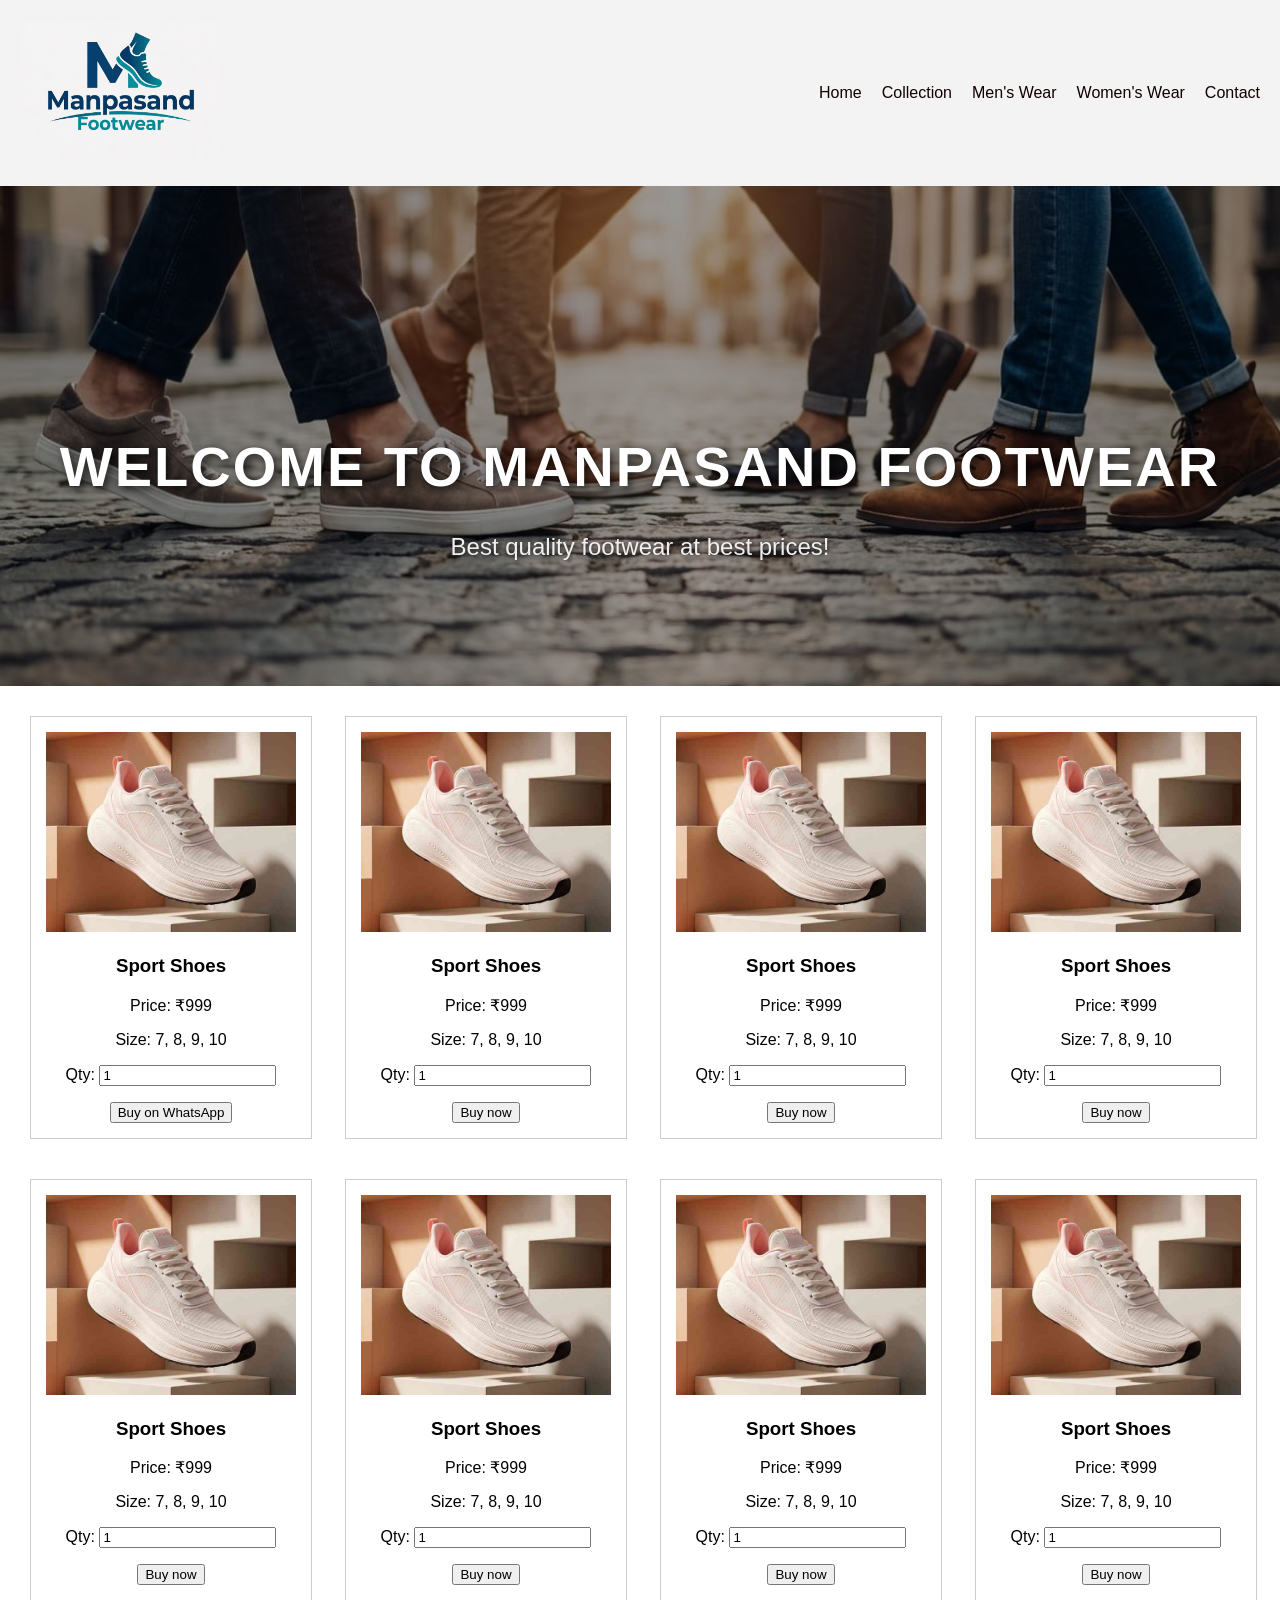
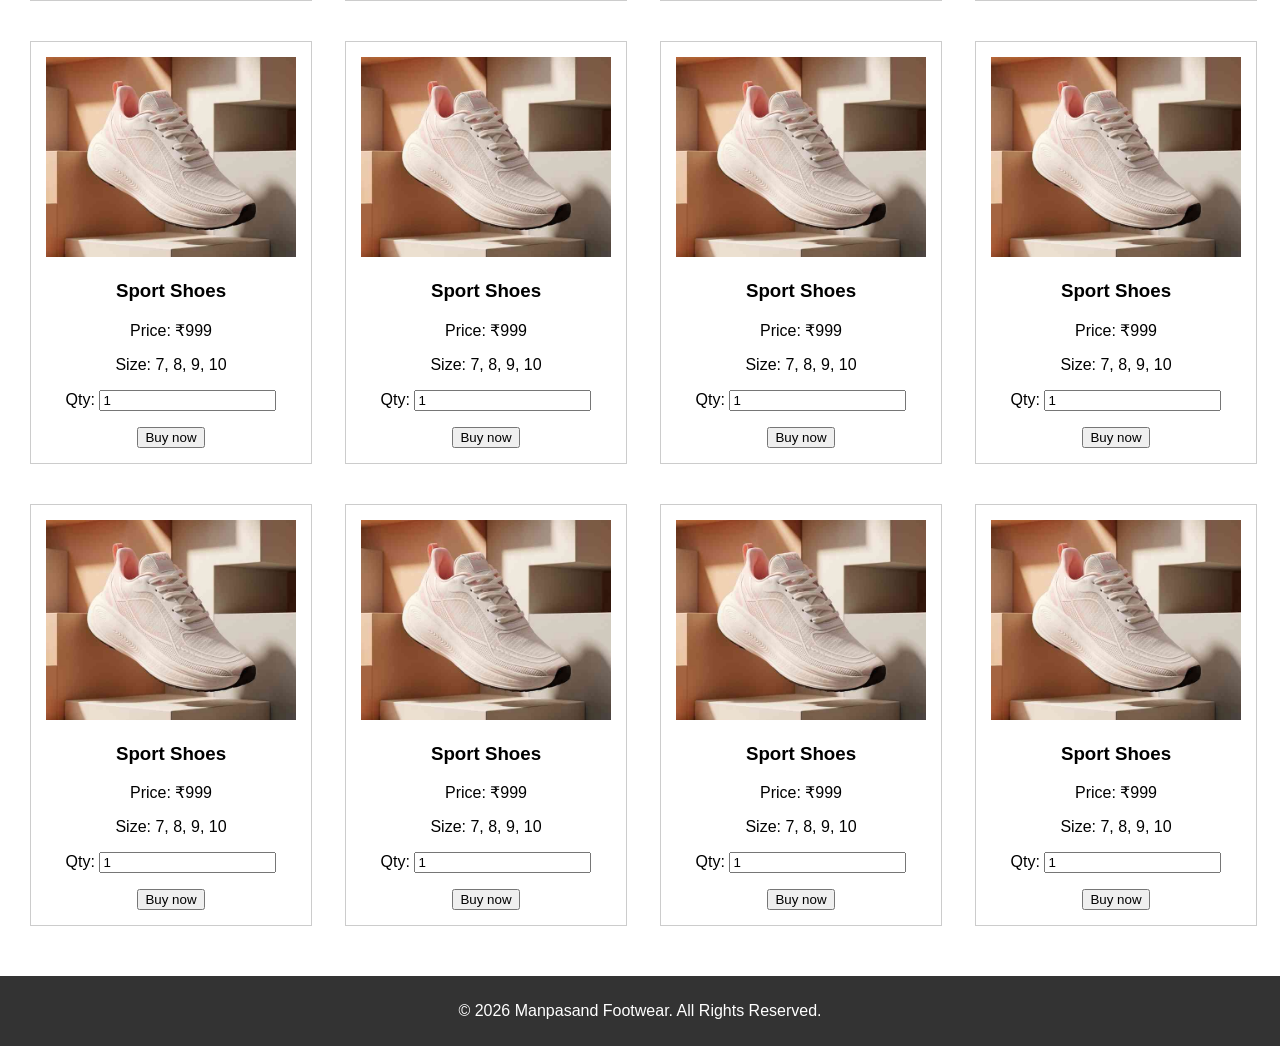
==== main index.html @ 7cb432b3 "Add files via upload" ====
<!DOCTYPE html>
<html lang="en">
<head>
    <link rel="stylesheet" href="manpasand footwear.css">
    <title>Manpasand Footwear</title>
</head>
<body>

    <header>
        <img src="manpasand footwear logo..jpg" alt="Logo" class="logo">
        <nav>
            <ul>
                <li><a href="#">Home</a></li>
                <li><a href="#">Collection</a></li>
                <li><a href="#">Men's Wear</a></li>
                <li><a href="#">Women's Wear</a></li>
                <li><a href="#">Contact</a></li>
            </ul>
        </nav>
    </header>

    <section class="banner">
        <h1>Welcome to Manpasand Footwear</h1>
        <p>Best quality footwear at best prices!</p>
    </section>

    <main class="product-container">
        <div class="product-card">
            <img src="client22.jpg" alt="Shoe">
            <h3>Sport Shoes</h3>
            <p>Price: ₹999</p>
            <p>Size: 7, 8, 9, 10</p>
            <p>Qty: <input type="number" value="1" min="1"></p>
            <button>Buy on WhatsApp</button>
        </div>

        <div class="product-card">
            <img src="client22.jpg" alt="Shoe">
            <h3>Sport Shoes</h3>
            <p>Price: ₹999</p>
            <p>Size: 7, 8, 9, 10</p>
            <p>Qty: <input type="number" value="1" min="1"></p>
            <button>Buy now</button>
        </div> 

        <div class="product-card">
            <img src="client22.jpg" alt="Shoe">
            <h3>Sport Shoes</h3>
            <p>Price: ₹999</p>
            <p>Size: 7, 8, 9, 10</p>
            <p>Qty: <input type="number" value="1" min="1"></p>
            <button>Buy now</button>
        </div>

                <div class="product-card">
            <img src="client22.jpg" alt="Shoe">
            <h3>Sport Shoes</h3>
            <p>Price: ₹999</p>
            <p>Size: 7, 8, 9, 10</p>
            <p>Qty: <input type="number" value="1" min="1"></p>
            <button>Buy now</button>
        </div>

        <div class="product-card">
            <img src="client22.jpg" alt="Shoe">
            <h3>Sport Shoes</h3>
            <p>Price: ₹999</p>
            <p>Size: 7, 8, 9, 10</p>
            <p>Qty: <input type="number" value="1" min="1"></p>
            <button>Buy now</button>
        </div>

        <div class="product-card">
            <img src="client22.jpg" alt="Shoe">
            <h3>Sport Shoes</h3>
            <p>Price: ₹999</p>
            <p>Size: 7, 8, 9, 10</p>
            <p>Qty: <input type="number" value="1" min="1"></p>
            <button>Buy now</button>
        </div>

        <div class="product-card">
            <img src="client22.jpg" alt="Shoe">
            <h3>Sport Shoes</h3>
            <p>Price: ₹999</p>
            <p>Size: 7, 8, 9, 10</p>
            <p>Qty: <input type="number" value="1" min="1"></p>
            <button>Buy now</button>
        </div>

        <div class="product-card">
            <img src="client22.jpg" alt="Shoe">
            <h3>Sport Shoes</h3>
            <p>Price: ₹999</p>
            <p>Size: 7, 8, 9, 10</p>
            <p>Qty: <input type="number" value="1" min="1"></p>
            <button>Buy now</button>
        </div>

        <div class="product-card">
            <img src="client22.jpg" alt="Shoe">
            <h3>Sport Shoes</h3>
            <p>Price: ₹999</p>
            <p>Size: 7, 8, 9, 10</p>
            <p>Qty: <input type="number" value="1" min="1"></p>
            <button>Buy now</button>
        </div>

        <div class="product-card">
            <img src="client22.jpg" alt="Shoe">
            <h3>Sport Shoes</h3>
            <p>Price: ₹999</p>
            <p>Size: 7, 8, 9, 10</p>
            <p>Qty: <input type="number" value="1" min="1"></p>
            <button>Buy now</button>
        </div>

        <div class="product-card">
            <img src="client22.jpg" alt="Shoe">
            <h3>Sport Shoes</h3>
            <p>Price: ₹999</p>
            <p>Size: 7, 8, 9, 10</p>
            <p>Qty: <input type="number" value="1" min="1"></p>
            <button>Buy now</button>
        </div>

        <div class="product-card">
            <img src="client22.jpg" alt="Shoe">
            <h3>Sport Shoes</h3>
            <p>Price: ₹999</p>
            <p>Size: 7, 8, 9, 10</p>
            <p>Qty: <input type="number" value="1" min="1"></p>
            <button>Buy now</button>
        </div>

        <div class="product-card">
            <img src="client22.jpg" alt="Shoe">
            <h3>Sport Shoes</h3>
            <p>Price: ₹999</p>
            <p>Size: 7, 8, 9, 10</p>
            <p>Qty: <input type="number" value="1" min="1"></p>
            <button>Buy now</button>
        </div>

        <div class="product-card">
            <img src="client22.jpg" alt="Shoe">
            <h3>Sport Shoes</h3>
            <p>Price: ₹999</p>
            <p>Size: 7, 8, 9, 10</p>
            <p>Qty: <input type="number" value="1" min="1"></p>
            <button>Buy now</button>
        </div>

        <div class="product-card">
            <img src="client22.jpg" alt="Shoe">
            <h3>Sport Shoes</h3>
            <p>Price: ₹999</p>
            <p>Size: 7, 8, 9, 10</p>
            <p>Qty: <input type="number" value="1" min="1"></p>
            <button>Buy now</button>
        </div>

        <div class="product-card">
            <img src="client22.jpg" alt="Shoe">
            <h3>Sport Shoes</h3>
            <p>Price: ₹999</p>
            <p>Size: 7, 8, 9, 10</p>
            <p>Qty: <input type="number" value="1" min="1"></p>
            <button>Buy now</button>
        </div>






        </main>

    <footer>
        <p>&copy; 2026 Manpasand Footwear. All Rights Reserved.</p>
    </footer>

</body>
</html>
---- manpasand footwear.css ----
body { font-family: Arial, sans-serif; margin: 0; }
header { display: flex; justify-content: space-between; padding: 20px; background: #f4f3f3; color: white; align-items: center; }
.logo { height: 60px; }
nav ul { display: flex; list-style: none; }
nav ul li { margin-left: 20px; }
nav a { color: rgb(16, 0, 0); text-decoration: none; }

.banner { height: 300px; background: #ddd; text-align: center; padding-top: 100px; }

.product-container { display: flex; flex-wrap: wrap; justify-content: center; padding: 20px; }
.product-card { border: 1px solid #ccc; padding: 15px; margin: 10px; width: 250px; text-align: center; }
.product-card img { width: 100%; height: 200px; object-fit: cover; }

footer { background: #333; color: white; text-align: center; padding: 10px; margin-top: 20px; }


.product-container {
    display: flex;
    flex-wrap: wrap; /* Yeh zaroori hai taaki cards niche shift ho sakein */
    justify-content: center;
    gap: 20px;       /* Cards ke beech thoda space dene ke liye */
    padding: 20px;
}

.product-card {
    flex: 0 0 250px; /* Card ki width fix rakho */
    border: 1px solid #ccc;
    padding: 15px;
    margin: 10px;
    text-align: center;
}

.product-card img {
    width: 100%;       /* Image ko card ke andar fit karega */
    height: 200px;     /* Height fix rakho */
    object-fit: cover; /* Image stretch nahi hogi, crop hokar adjust hogi */
}

.product-container {
    display: grid;
    grid-template-columns: repeat(auto-fit, minmax(250px, 1fr));
    gap: 20px;
    padding: 20px;
}


.banner {
    height: 400px; /* Banner ki height */
    background-image: url('banner\ footwear.jpg'); /* Yahan apni image ka path daalein */
    background-size: cover; /* Image ko poore banner mein cover karega */
    background-position: center; /* Image ko center mein rakhega */
    background-repeat: no-repeat;
    
    /* Text ko center mein lane ke liye */
    display: flex;
    flex-direction: column;
    justify-content: center;
    align-items: center;
    color: white; /* Text color white taki image par saaf dikhe */
    text-shadow: 2px 2px 5px rgba(0,0,0,0.7); /* Text ke peeche halki shadow */
}


.main-logo {
    filter: brightness(0) invert(1); /* Yeh aapke logo ko white colour mein badal dega */
}


.logo {
    width: 100%;
    max-width: 200px; /* Logo 300px se zyada bada nahi hoga */
    height: auto;
}

ogo {
    width: 200px; /* Abhi shayad ye kam hogi, ise badhakar 250px ya 300px karke dekhein */
    height: auto; /* Height apne aap adjust ho jayegi, logo stretch nahi hoga */
}


.banner {
    /* ... pehle wali properties wahi rehne do ... */
    
    /* Text ko saaf dikhane ke liye image par halka dark tint daalo */
    background: linear-gradient(rgba(0,0,0,0.4), rgba(0,0,0,0.4)), 
                url('banner\ footwear.jpg');
    background-size: cover;
    background-position: center;
    
    /* Animation ka effect add karo */
    transition: all 0.5s ease;
}

.banner h1 {
    font-size: 3.5rem;
    color: #ffffff;
    text-transform: uppercase;
    letter-spacing: 2px;
    margin-bottom: 10px;
    text-shadow: 3px 3px 10px rgba(0,0,0,0.8); /* Text ke peeche gehra shadow */
    animation: fadeIn 1.5s ease-in; /* Entry animation */
}

.banner p {
    font-size: 1.5rem;
    color: #f0f0f0;
    font-weight: 300;
    text-shadow: 1px 1px 5px rgba(0,0,0,0.8);
}

/* Animation define karo */
@keyframes fadeIn {
    from { opacity: 0; transform: translateY(-20px); }
    to { opacity: 1; transform: translateY(0); }
}
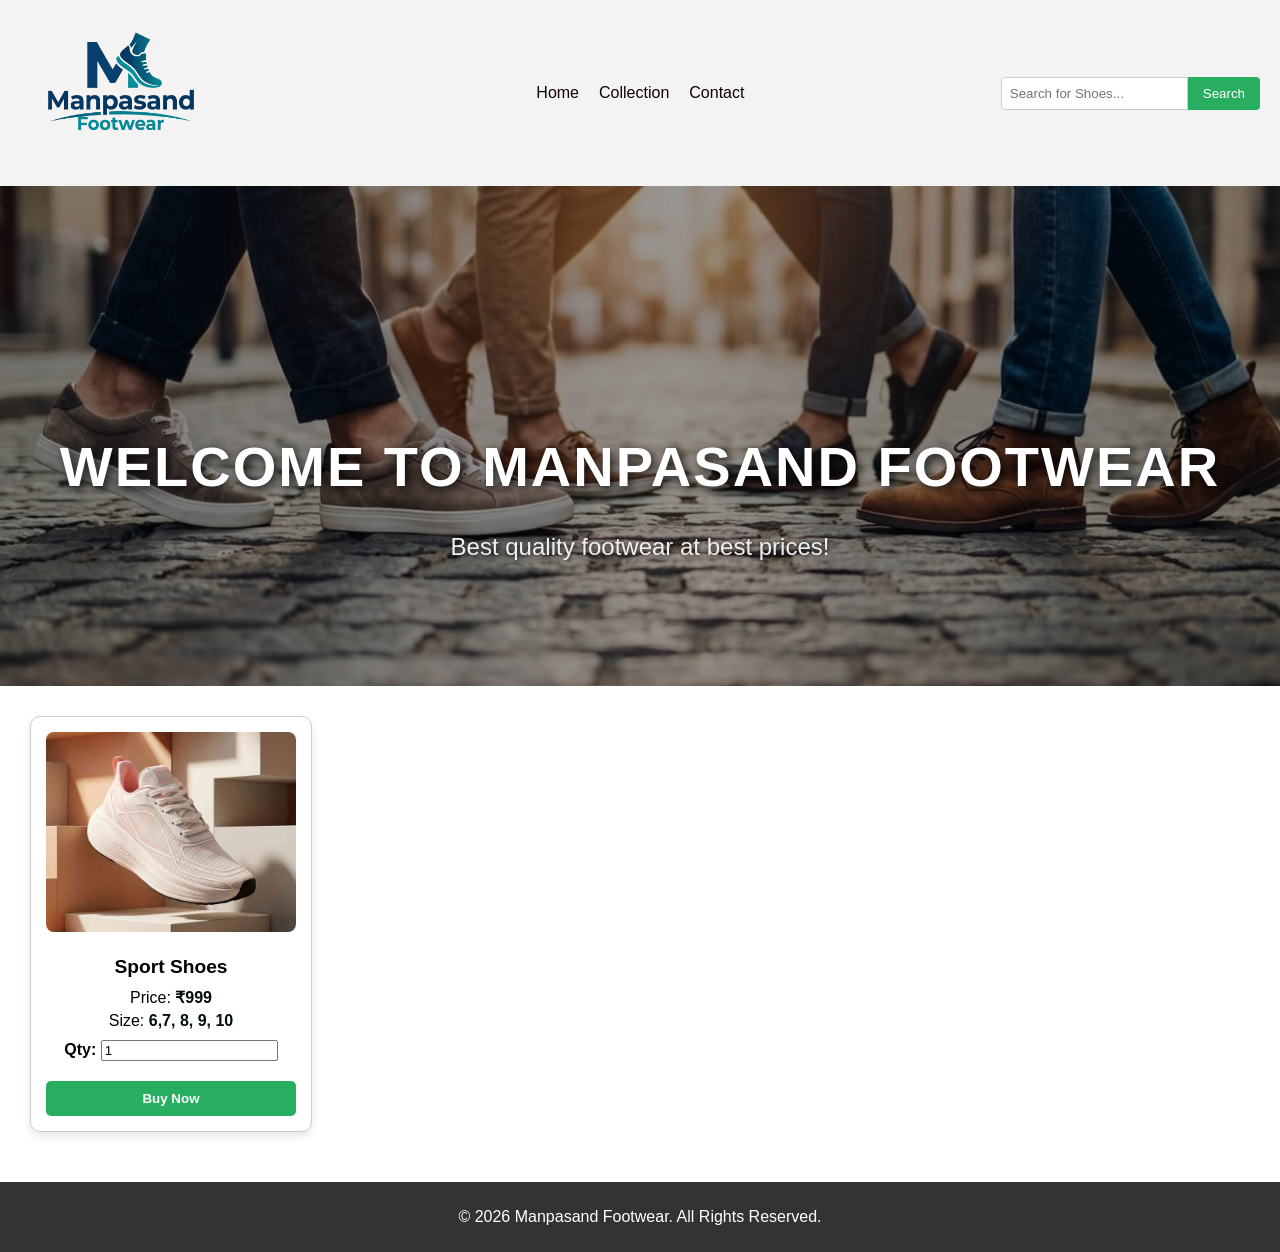
==== commit be0a8982: "Add files via upload" ====
--- a/main index.html
+++ b/main index.html
@@ -12,167 +12,33 @@
             <ul>
                 <li><a href="#">Home</a></li>
                 <li><a href="#">Collection</a></li>
-                <li><a href="#">Men's Wear</a></li>
-                <li><a href="#">Women's Wear</a></li>
                 <li><a href="#">Contact</a></li>
             </ul>
         </nav>
+
+        <div class="search-container">
+            <input type="text" placeholder="Search for Shoes..." id="search-input">
+            <button type="submit">Search</button>
+        </div>
     </header>
 
     <section class="banner">
-        <h1>Welcome to Manpasand Footwear</h1>
+        <h1>Welcome to manpasand footwear</h1>
         <p>Best quality footwear at best prices!</p>
     </section>
 
-    <main class="product-container">
-        <div class="product-card">
-            <img src="client22.jpg" alt="Shoe">
-            <h3>Sport Shoes</h3>
-            <p>Price: ₹999</p>
-            <p>Size: 7, 8, 9, 10</p>
-            <p>Qty: <input type="number" value="1" min="1"></p>
-            <button>Buy on WhatsApp</button>
-        </div>
+    <main class="product-container" id="product-list">
 
         <div class="product-card">
-            <img src="client22.jpg" alt="Shoe">
-            <h3>Sport Shoes</h3>
-            <p>Price: ₹999</p>
-            <p>Size: 7, 8, 9, 10</p>
-            <p>Qty: <input type="number" value="1" min="1"></p>
-            <button>Buy now</button>
-        </div> 
-
-        <div class="product-card">
-            <img src="client22.jpg" alt="Shoe">
-            <h3>Sport Shoes</h3>
-            <p>Price: ₹999</p>
-            <p>Size: 7, 8, 9, 10</p>
-            <p>Qty: <input type="number" value="1" min="1"></p>
-            <button>Buy now</button>
+            <img src="client22.jpg" alt="Sport Shoes">
+            <h3 class="product-title">Sport Shoes</h3>
+            <p class="product-info">Price: <strong>₹999</strong></p>
+            <p class="product-info">Size: <strong>6,7, 8, 9, 10</strong></p>
+            <div class="qty-section">
+                Qty: <input type="number" value="1" min="1">
+            </div>
+            <button class="buy-btn">Buy Now</button>
         </div>
-
-                <div class="product-card">
-            <img src="client22.jpg" alt="Shoe">
-            <h3>Sport Shoes</h3>
-            <p>Price: ₹999</p>
-            <p>Size: 7, 8, 9, 10</p>
-            <p>Qty: <input type="number" value="1" min="1"></p>
-            <button>Buy now</button>
-        </div>
-
-        <div class="product-card">
-            <img src="client22.jpg" alt="Shoe">
-            <h3>Sport Shoes</h3>
-            <p>Price: ₹999</p>
-            <p>Size: 7, 8, 9, 10</p>
-            <p>Qty: <input type="number" value="1" min="1"></p>
-            <button>Buy now</button>
-        </div>
-
-        <div class="product-card">
-            <img src="client22.jpg" alt="Shoe">
-            <h3>Sport Shoes</h3>
-            <p>Price: ₹999</p>
-            <p>Size: 7, 8, 9, 10</p>
-            <p>Qty: <input type="number" value="1" min="1"></p>
-            <button>Buy now</button>
-        </div>
-
-        <div class="product-card">
-            <img src="client22.jpg" alt="Shoe">
-            <h3>Sport Shoes</h3>
-            <p>Price: ₹999</p>
-            <p>Size: 7, 8, 9, 10</p>
-            <p>Qty: <input type="number" value="1" min="1"></p>
-            <button>Buy now</button>
-        </div>
-
-        <div class="product-card">
-            <img src="client22.jpg" alt="Shoe">
-            <h3>Sport Shoes</h3>
-            <p>Price: ₹999</p>
-            <p>Size: 7, 8, 9, 10</p>
-            <p>Qty: <input type="number" value="1" min="1"></p>
-            <button>Buy now</button>
-        </div>
-
-        <div class="product-card">
-            <img src="client22.jpg" alt="Shoe">
-            <h3>Sport Shoes</h3>
-            <p>Price: ₹999</p>
-            <p>Size: 7, 8, 9, 10</p>
-            <p>Qty: <input type="number" value="1" min="1"></p>
-            <button>Buy now</button>
-        </div>
-
-        <div class="product-card">
-            <img src="client22.jpg" alt="Shoe">
-            <h3>Sport Shoes</h3>
-            <p>Price: ₹999</p>
-            <p>Size: 7, 8, 9, 10</p>
-            <p>Qty: <input type="number" value="1" min="1"></p>
-            <button>Buy now</button>
-        </div>
-
-        <div class="product-card">
-            <img src="client22.jpg" alt="Shoe">
-            <h3>Sport Shoes</h3>
-            <p>Price: ₹999</p>
-            <p>Size: 7, 8, 9, 10</p>
-            <p>Qty: <input type="number" value="1" min="1"></p>
-            <button>Buy now</button>
-        </div>
-
-        <div class="product-card">
-            <img src="client22.jpg" alt="Shoe">
-            <h3>Sport Shoes</h3>
-            <p>Price: ₹999</p>
-            <p>Size: 7, 8, 9, 10</p>
-            <p>Qty: <input type="number" value="1" min="1"></p>
-            <button>Buy now</button>
-        </div>
-
-        <div class="product-card">
-            <img src="client22.jpg" alt="Shoe">
-            <h3>Sport Shoes</h3>
-            <p>Price: ₹999</p>
-            <p>Size: 7, 8, 9, 10</p>
-            <p>Qty: <input type="number" value="1" min="1"></p>
-            <button>Buy now</button>
-        </div>
-
-        <div class="product-card">
-            <img src="client22.jpg" alt="Shoe">
-            <h3>Sport Shoes</h3>
-            <p>Price: ₹999</p>
-            <p>Size: 7, 8, 9, 10</p>
-            <p>Qty: <input type="number" value="1" min="1"></p>
-            <button>Buy now</button>
-        </div>
-
-        <div class="product-card">
-            <img src="client22.jpg" alt="Shoe">
-            <h3>Sport Shoes</h3>
-            <p>Price: ₹999</p>
-            <p>Size: 7, 8, 9, 10</p>
-            <p>Qty: <input type="number" value="1" min="1"></p>
-            <button>Buy now</button>
-        </div>
-
-        <div class="product-card">
-            <img src="client22.jpg" alt="Shoe">
-            <h3>Sport Shoes</h3>
-            <p>Price: ₹999</p>
-            <p>Size: 7, 8, 9, 10</p>
-            <p>Qty: <input type="number" value="1" min="1"></p>
-            <button>Buy now</button>
-        </div>
-
-
-
-
-
 
         </main>
 
@@ -180,5 +46,23 @@
         <p>&copy; 2026 Manpasand Footwear. All Rights Reserved.</p>
     </footer>
 
+    <script>
+        const searchInput = document.getElementById('search-input');
+        const productList = document.getElementById('product-list'); // Ye ab sahi kaam karega
+        const products = productList.getElementsByClassName('product-card');
+
+        searchInput.addEventListener('keyup', function() {
+            const filter = searchInput.value.toLowerCase();
+            for (let i = 0; i < products.length; i++) {
+                // Ye h3 dhoond raha hai
+                let title = products[i].getElementsByTagName("h3")[0];
+                if (title.innerHTML.toLowerCase().indexOf(filter) > -1) {
+                    products[i].style.display = "";
+                } else {
+                    products[i].style.display = "none";
+                }
+            }
+        });
+    </script>
 </body>
 </html>
--- a/manpasand footwear.css
+++ b/manpasand footwear.css
@@ -112,4 +112,96 @@
 @keyframes fadeIn {
     from { opacity: 0; transform: translateY(-20px); }
     to { opacity: 1; transform: translateY(0); }
+}
+
+
+.product-container {
+    display: grid;
+    grid-template-columns: repeat(auto-fit, minmax(250px, 1fr));
+    gap: 20px;
+    padding: 20px;
+}
+
+.product-card {
+    background: #fff;
+    padding: 15px;
+    border-radius: 10px;
+    box-shadow: 0 4px 8px rgba(0,0,0,0.1);
+    text-align: center;
+    transition: transform 0.3s ease;
+}
+
+.product-card:hover {
+    transform: translateY(-5px);
+}
+
+.product-card img {
+    width: 100%;
+    border-radius: 8px;
+    margin-bottom: 10px;
+}
+
+.product-title {
+    font-size: 1.2rem;
+    font-weight: 800; /* Text Bold */
+    margin: 10px 0;
+}
+
+.product-info {
+    font-size: 1rem;
+    margin: 5px 0;
+}
+
+.product-info strong {
+    color: #010f07; /* Green color for price/size emphasis */
+}
+
+.qty-section {
+    margin: 10px 0;
+    font-weight: bold;
+}
+
+.buy-btn {
+    background-color: #27ae60;
+    color: white;
+    border: none;
+    padding: 10px 20px;
+    border-radius: 5px;
+    cursor: pointer;
+    font-weight: bold;
+    width: 100%;
+    margin-top: 10px;
+}
+
+.buy-btn:hover {
+    background-color: #219150;
+}
+
+
+search bar ke liye
+
+header {
+    display: flex;
+    justify-content: space-between; /* Logo, Nav aur Search ko door-door rakhega */
+    align-items: center;
+    padding: 10px 20px;
+}
+
+.search-container {
+    display: flex;
+}
+
+.search-container input {
+    padding: 8px;
+    border: 1px solid #ccc;
+    border-radius: 4px 0 0 4px;
+}
+
+.search-container button {
+    padding: 8px 15px;
+    background-color: #27ae60;
+    color: white;
+    border: none;
+    border-radius: 0 4px 4px 0;
+    cursor: pointer;
 }
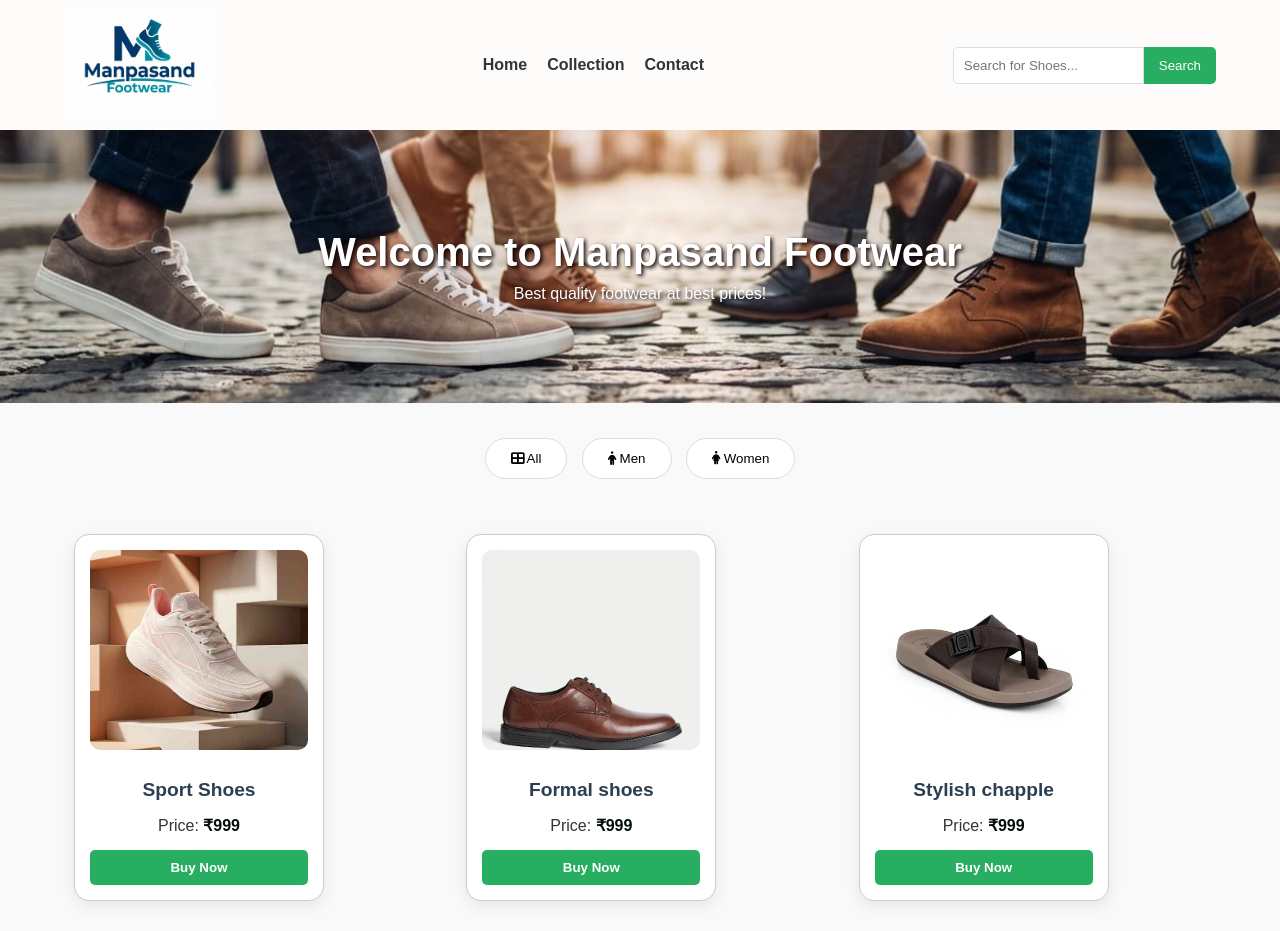
==== commit a55fe3b4: "Add files via upload" ====
--- a/main index.html
+++ b/main index.html
@@ -2,12 +2,13 @@
 <html lang="en">
 <head>
     <link rel="stylesheet" href="manpasand footwear.css">
+    <link rel="stylesheet" href="https://cdnjs.cloudflare.com/ajax/libs/font-awesome/6.4.2/css/all.min.css">
     <title>Manpasand Footwear</title>
 </head>
 <body>
 
     <header>
-        <img src="manpasand footwear logo..jpg" alt="Logo" class="logo">
+        <img src="manpasand.png" alt="Logo" class="logo">
         <nav>
             <ul>
                 <li><a href="#">Home</a></li>
@@ -15,7 +16,6 @@
                 <li><a href="#">Contact</a></li>
             </ul>
         </nav>
-
         <div class="search-container">
             <input type="text" placeholder="Search for Shoes..." id="search-input">
             <button type="submit">Search</button>
@@ -23,45 +23,56 @@
     </header>
 
     <section class="banner">
-        <h1>Welcome to manpasand footwear</h1>
+        <h1>Welcome to Manpasand Footwear</h1>
         <p>Best quality footwear at best prices!</p>
     </section>
 
+    <div class="category-filter">
+        <button onclick="filterCategory('all')"><i class="fas fa-th-large"></i> All</button>
+        <button onclick="filterCategory('men')"><i class="fas fa-male"></i> Men</button>
+        <button onclick="filterCategory('women')"><i class="fas fa-female"></i> Women</button>
+    </div>
+
     <main class="product-container" id="product-list">
-
-        <div class="product-card">
+        <div class="product-card" data-category="men">
             <img src="client22.jpg" alt="Sport Shoes">
             <h3 class="product-title">Sport Shoes</h3>
             <p class="product-info">Price: <strong>₹999</strong></p>
-            <p class="product-info">Size: <strong>6,7, 8, 9, 10</strong></p>
-            <div class="qty-section">
-                Qty: <input type="number" value="1" min="1">
-            </div>
             <button class="buy-btn">Buy Now</button>
         </div>
-
-        </main>
-
-    <footer>
-        <p>&copy; 2026 Manpasand Footwear. All Rights Reserved.</p>
-    </footer>
+        <div class="product-card" data-category="women">
+            <img src="client2.jpg" alt="Formal shoes">
+            <h3 class="product-title">Formal shoes</h3>
+            <p class="product-info">Price: <strong>₹999</strong></p>
+            <button class="buy-btn">Buy Now</button>
+        </div>
+        <div class="product-card" data-category="men">
+            <img src="client2,3.jpg" alt="Stylish chapple">
+            <h3 class="product-title">Stylish chapple</h3>
+            <p class="product-info">Price: <strong>₹999</strong></p>
+            <button class="buy-btn">Buy Now</button>
+        </div>
+    </main>
 
     <script>
-        const searchInput = document.getElementById('search-input');
-        const productList = document.getElementById('product-list'); // Ye ab sahi kaam karega
-        const products = productList.getElementsByClassName('product-card');
-
-        searchInput.addEventListener('keyup', function() {
-            const filter = searchInput.value.toLowerCase();
+        function filterCategory(category) {
+            const products = document.getElementsByClassName('product-card');
             for (let i = 0; i < products.length; i++) {
-                // Ye h3 dhoond raha hai
-                let title = products[i].getElementsByTagName("h3")[0];
-                if (title.innerHTML.toLowerCase().indexOf(filter) > -1) {
+                if (category === 'all' || products[i].getAttribute('data-category') === category) {
                     products[i].style.display = "";
                 } else {
                     products[i].style.display = "none";
                 }
             }
+        }
+        const searchInput = document.getElementById('search-input');
+        const products = document.getElementsByClassName('product-card');
+        searchInput.addEventListener('keyup', function() {
+            const filter = searchInput.value.toLowerCase();
+            for (let i = 0; i < products.length; i++) {
+                let title = products[i].getElementsByTagName("h3")[0].innerText.toLowerCase();
+                products[i].style.display = title.indexOf(filter) > -1 ? "" : "none";
+            }
         });
     </script>
 </body>
--- a/manpasand footwear.css
+++ b/manpasand footwear.css
@@ -4,8 +4,7 @@
 nav ul { display: flex; list-style: none; }
 nav ul li { margin-left: 20px; }
 nav a { color: rgb(16, 0, 0); text-decoration: none; }
-
-.banner { height: 300px; background: #ddd; text-align: center; padding-top: 100px; }
+{ height: 300px; background: #ddd; text-align: center; padding-top: 100px; }
 
 .product-container { display: flex; flex-wrap: wrap; justify-content: center; padding: 20px; }
 .product-card { border: 1px solid #ccc; padding: 15px; margin: 10px; width: 250px; text-align: center; }
@@ -41,10 +40,7 @@
     grid-template-columns: repeat(auto-fit, minmax(250px, 1fr));
     gap: 20px;
     padding: 20px;
-}
-
-
-.banner {
+} {
     height: 400px; /* Banner ki height */
     background-image: url('banner\ footwear.jpg'); /* Yahan apni image ka path daalein */
     background-size: cover; /* Image ko poore banner mein cover karega */
@@ -78,7 +74,7 @@
 }
 
 
-.banner {
+ {
     /* ... pehle wali properties wahi rehne do ... */
     
     /* Text ko saaf dikhane ke liye image par halka dark tint daalo */
@@ -91,7 +87,7 @@
     transition: all 0.5s ease;
 }
 
-.banner h1 {
+. h1 {
     font-size: 3.5rem;
     color: #ffffff;
     text-transform: uppercase;
@@ -101,7 +97,7 @@
     animation: fadeIn 1.5s ease-in; /* Entry animation */
 }
 
-.banner p {
+. p {
     font-size: 1.5rem;
     color: #f0f0f0;
     font-weight: 300;
@@ -204,4 +200,271 @@
     border: none;
     border-radius: 0 4px 4px 0;
     cursor: pointer;
+}
+
+product-card {
+    background: #fff;
+    padding: 20px;
+    border-radius: 15px; /* Rounded corners */
+    box-shadow: 0 8px 16px rgba(0,0,0,0.1); /* Soft shadow */
+    transition: all 0.3s ease; /* Smooth animation */
+    border: 1px solid #f0f0f0;
+}
+
+.product-card:hover {
+    box-shadow: 0 12px 24px rgba(0,0,0,0.2); /* Deep shadow on hover */
+    transform: scale(1.03); /* Slight zoom effect */
+}
+
+
+header {
+    display: flex;
+    justify-content: space-between;
+    align-items: center;
+    padding: 15px 50px;
+    background-color: #f8f9fa;
+    box-shadow: 0 2px 5px rgba(0,0,0,0.05);
+}
+
+.search-container input {
+    padding: 10px;
+    border: 1px solid #ddd;
+    border-radius: 25px 0 0 25px; /* Pill shape */
+    outline: none;
+}
+
+.search-container button {
+    padding: 10px 20px;
+    background-color: #007bff;
+    color: white;
+    border: none;
+    border-radius: 0 25px 25px 0;
+    cursor: pointer;
+}
+
+.product-container {
+    display: grid;
+    grid-template-columns: repeat(auto-fit, minmax(280px, 1fr));
+    gap: 30px;
+    padding: 40px;
+}
+
+
+
+.buy-btn {
+    background-color: #27ae60;
+    color: white;
+    border: none;
+    padding: 12px;
+    border-radius: 25px;
+    width: 100%;
+    font-weight: bold;
+    cursor: pointer;
+    transition: background 0.3s;
+}
+
+.buy-btn:hover {
+    background-color: #219150;
+}
+
+
+
+
+
+
+
+
+
+/* Google Font import */
+@import url('https://fonts.googleapis.com/css2?family=Poppins:wght@300;400;600&display=swap');
+
+* {
+    margin: 0;
+    padding: 0;
+    box-sizing: border-box;
+    font-family: 'Poppins', sans-serif;
+}
+
+body {
+    background-color: #f9f9f9;
+    color: #333;
+}
+
+/* Header Design */
+header {
+    display: flex;
+    justify-content: space-between;
+    align-items: center;
+    padding: 20px 5%;
+    background: #fff;
+    box-shadow: 0 2px 10px rgba(0,0,0,0.1);
+}
+
+.logo { width: 80px; }
+
+nav ul { display: flex; list-style: none; }
+nav ul li { margin-left: 20px; }
+nav ul li a { text-decoration: none; color: #333; font-weight: 600; }
+
+.search-container { display: flex; }
+#search-input { padding: 10px; border: 1px solid #f1ecec; border-radius: 5px 0 0 5px; outline: none; }
+.search-container button { padding: 10px 15px; background: #27ae60; color: white; border: none; cursor: pointer; border-radius: 0 5px 5px 0; }
+
+/* Banner Design */
+.banner {
+    text-align: center;
+    padding: 50px 20px;
+    background: #2c3e50;
+    color: white;
+}
+
+/* Category Filter Buttons */
+.category-filter { text-align: center; margin: 30px 0; }
+.category-filter button {
+    padding: 12px 25px;
+    margin: 5px;
+    border: none;
+    background: #fff;
+    border: 1px solid #ddd;
+    cursor: pointer;
+    border-radius: 50px;
+    transition: 0.3s;
+}
+.category-filter button:hover { background: #27ae60; color: white; }
+
+/* Product Grid */
+.product-container {
+    display: grid;
+    grid-template-columns: repeat(auto-fit, minmax(250px, 1fr));
+    gap: 25px;
+    padding: 20px 5%;
+}
+
+.product-card {
+    background: #fff;
+    padding: 15px;
+    border-radius: 15px;
+    text-align: center;
+    box-shadow: 0 5px 15px rgba(0,0,0,0.08);
+    transition: 0.3s;
+}
+
+.product-card:hover { transform: translateY(-10px); box-shadow: 0 10px 25px rgba(0,0,0,0.15); }
+
+.product-card img { width: 100%; height: 200px; object-fit: cover; border-radius: 10px; }
+
+.product-card h3 { margin: 15px 0; color: #2c3e50; }
+
+.buy-btn {
+    background: #27ae60;
+    color: white;
+    border: none;
+    padding: 10px 20px;
+    border-radius: 5px;
+    width: 100%;
+    cursor: pointer;
+    margin-top: 10px;
+    font-weight: 600;
+}
+
+footer { text-align: center; padding: 20px; background: #333; color: white; margin-top: 40px; }
+
+
+
+
+
+
+@import url('https://fonts.googleapis.com/css2?family=Poppins:wght@300;400;600&display=swap');
+
+* { margin: 0; padding: 0; box-sizing: border-box; font-family: 'Poppins', sans-serif; }
+
+body { background-color: #f9f9f9; color: #333; }
+
+header { display: flex; justify-content: space-between; align-items: center; padding: 20px 5%; background: #fff; box-shadow: 0 2px 10px rgba(0,0,0,0.1); }
+.logo { width: 150px; }
+nav ul { display: flex; list-style: none; }
+nav ul li { margin-left: 20px; }
+nav ul li a { text-decoration: none; color: #333; font-weight: 600; }
+
+.search-container { display: flex; }
+#search-input { padding: 10px; border: 1px solid #ddd; border-radius: 5px 0 0 5px; outline: none; }
+.search-container button { padding: 10px 15px; background: #27ae60; color: white; border: none; cursor: pointer; border-radius: 0 5px 5px 0; }
+
+/* Fixed Banner */
+.banner { text-align: center; padding: 60px 20px; background: #2c3e50; color: white; margin-bottom: 30px; }
+.banner h1 { font-size: 2.5rem; margin-bottom: 10px; }
+
+.category-filter { text-align: center; margin: 20px 0; }
+.category-filter button { padding: 12px 25px; margin: 5px; border: none; background: #fff; border: 1px solid #ddd; cursor: pointer; border-radius: 50px; transition: 0.3s; }
+.category-filter button:hover { background: #27ae60; color: white; }
+
+.product-container { display: grid; grid-template-columns: repeat(auto-fit, minmax(250px, 1fr)); gap: 25px; padding: 20px 5%; }
+.product-card { background: #fff; padding: 15px; border-radius: 15px; text-align: center; box-shadow: 0 5px 15px rgba(0,0,0,0.08); transition: 0.3s; }
+.product-card:hover { transform: translateY(-10px); box-shadow: 0 10px 25px rgba(0,0,0,0.15); }
+.product-card img { width: 100%; height: 200px; object-fit: cover; border-radius: 10px; }
+.product-card h3 { margin: 15px 0; color: #2c3e50; }
+
+.buy-btn { background: #27ae60; color: white; border: none; padding: 10px 20px; border-radius: 5px; width: 100%; cursor: pointer; margin-top: 10px; font-weight: 600; }
+
+
+
+/* Purani .banner styling ko hata dein aur ise paste karein */
+.banner {
+    text-align: center;
+    padding: 100px 20px; /* Thodi zyada padding, banner ko bada banane ke liye */
+    
+    /* BACKGROUND IMAGE KE LIYE CHANGES: */
+    /* 1. background-image property use karein, url mein file ka naam dein */
+    background-image: url('banner\ footwear.jpg'); /* Apni banner image ka sahi naam likhein */
+    
+    /* 2. background properties adjust karein */
+    background-size: cover;      /* Puri space cover karega */
+    background-position: center; /* Image center mein rakhega */
+    background-repeat: no-repeat;
+    
+    /* TEXT KO IMAGE PAR SAAF DIKHANE KE LIYE OPTIONS: */
+    
+    /* Option A: Text par "text-shadow" add karein, isse text par outine banegi aur wo image par dikhega */
+    color: white; /* Text color white, aur shadow black */
+    text-shadow: 2px 2px 4px rgb(14, 0, 0); /* Strong shadow definition */
+}
+
+/* Option B: Agar Option A se text saaf na dikhe, toh Option B try karein. 
+   Ise Option A ke badle mein use karein, shadow ko comment karke.
+   Isse background-image ke upar ek halki dark layer ban jayegi. */
+/*
+.banner {
+    ... existing background-image, background-size, padding ...
+    position: relative; /* Overlay layer set karne ke liye relative positioning zaroori hai */
+    z-index: 1; /* Text upar rahega */
+}
+
+/* Pseudo-element ke sath dark overlay add karne ka professional tareeka */
+/*
+.banner::before {
+    content: "";
+    position: absolute;
+    top: 0;
+    left: 0;
+    width: 100%;
+    height: 100%;
+    background-color: rgba(0, 0, 0, 0.4); /* Dark shade, adjust transparency here (0.4 means 40% opaque) */
+    z-index: -1; /* Layer overlay niche */
+}
+*/
+
+.logo {
+    width: 120px;       /* Logo ka size thoda badha diya */
+    height: auto;       /* Aspect ratio maintain rahega, logo chhota nahi hoga */
+    background: transparent; /* Logo ka original background transparent hi rahega */
+    display: block;
+}
+
+header {
+    /* Header ki padding ko thoda adjust karo */
+    display: flex;
+    justify-content: space-between;
+    align-items: center;
+    padding: 10px 5%; /* Padding kam ki taaki logo ko jagah mile */
+    background: #fefbfb;
 }
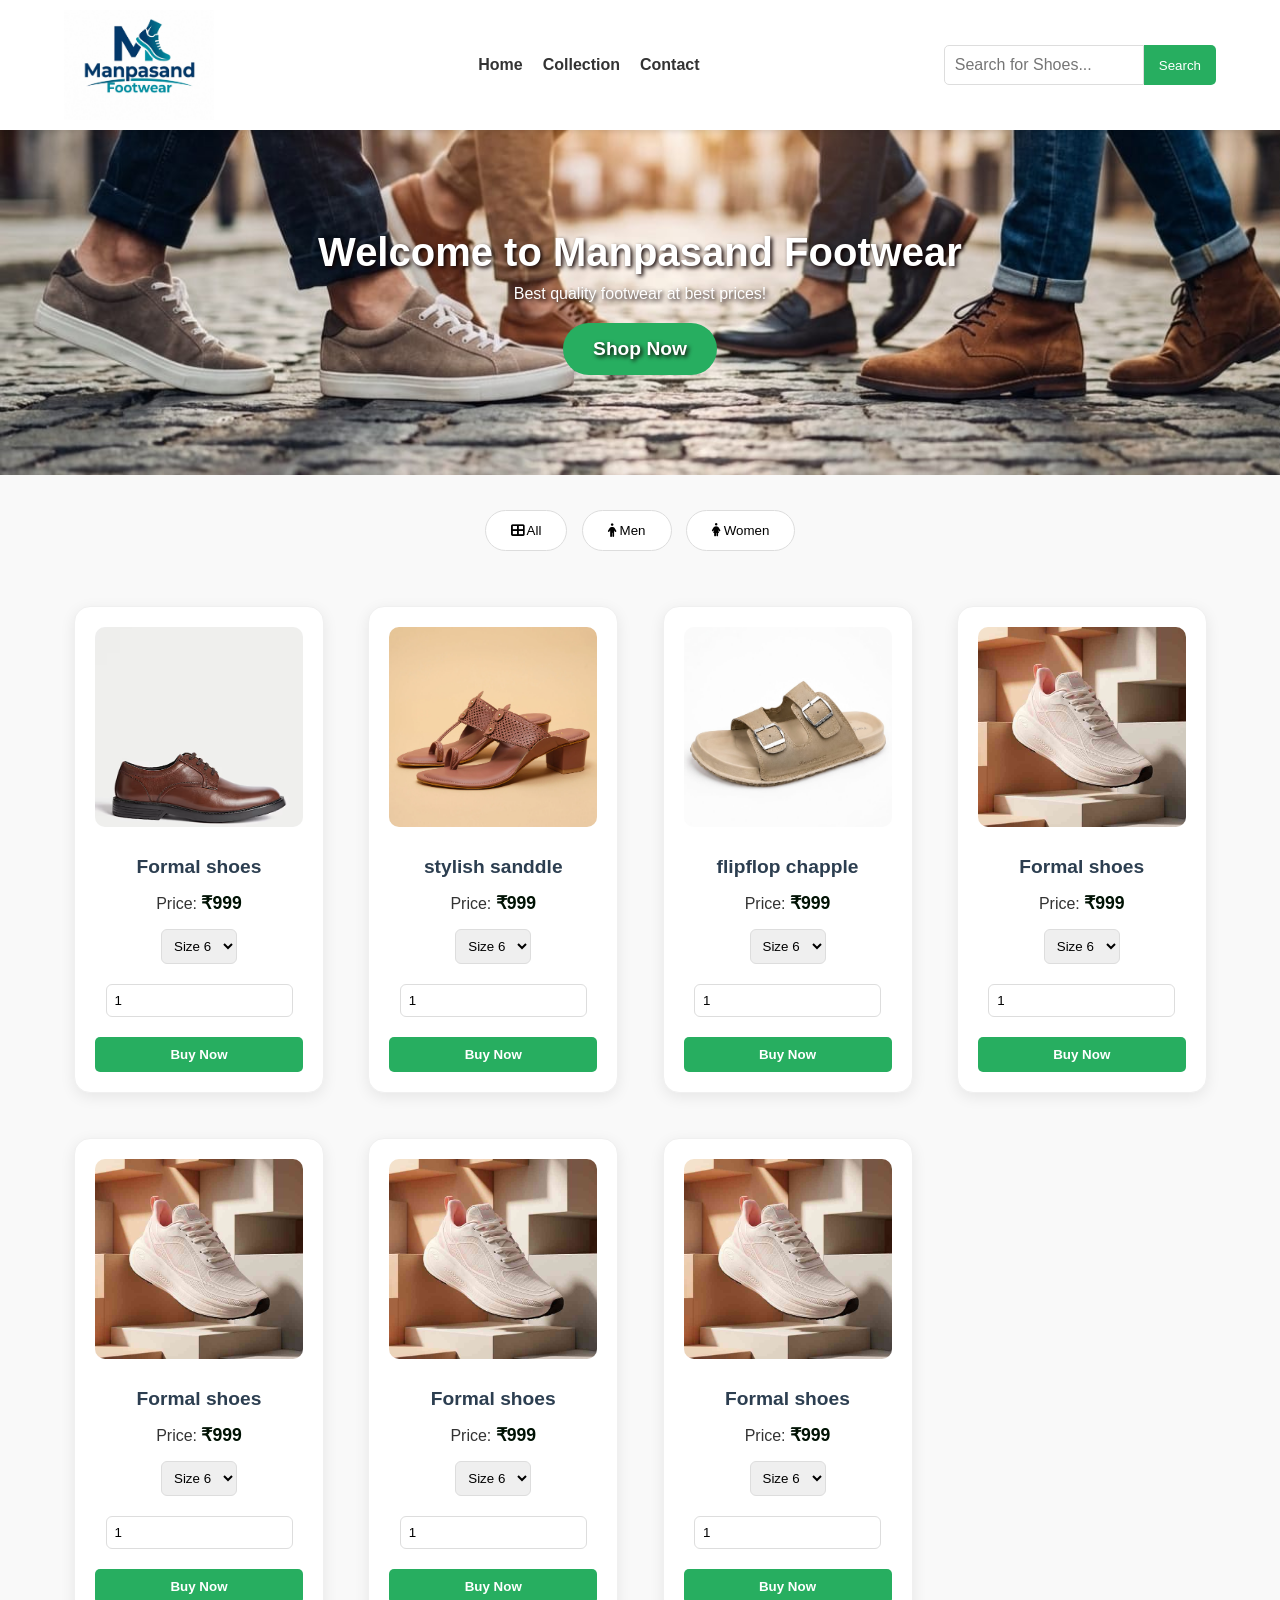
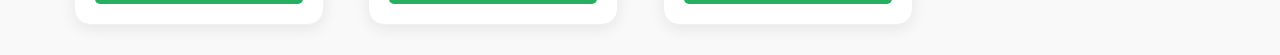
==== commit b01b6c26: "Add files via upload" ====
--- a/main index.html
+++ b/main index.html
@@ -1,19 +1,20 @@
 <!DOCTYPE html>
 <html lang="en">
 <head>
+    <meta name="viewport" content="width=device-width, initial-scale=1.0, maximum-scale=1.0, user-scalable=no">
     <link rel="stylesheet" href="manpasand footwear.css">
     <link rel="stylesheet" href="https://cdnjs.cloudflare.com/ajax/libs/font-awesome/6.4.2/css/all.min.css">
     <title>Manpasand Footwear</title>
 </head>
 <body>
 
-    <header>
+    <header class="header1">
         <img src="manpasand.png" alt="Logo" class="logo">
         <nav>
             <ul>
-                <li><a href="#">Home</a></li>
-                <li><a href="#">Collection</a></li>
-                <li><a href="#">Contact</a></li>
+                <li><a href="main index.html">Home</a></li>
+                <li><a href="manpasand footwear collection.html">Collection</a></li>
+                <li><a href="manpasand footwear contact.html">Contact</a></li>
             </ul>
         </nav>
         <div class="search-container">
@@ -22,10 +23,12 @@
         </div>
     </header>
 
-    <section class="banner">
-        <h1>Welcome to Manpasand Footwear</h1>
-        <p>Best quality footwear at best prices!</p>
-    </section>
+   <section class="banner">
+    <h1>Welcome to Manpasand Footwear</h1>
+    <p>Best quality footwear at best prices!</p>
+    
+    <a href="manpasand footwear collection.html" class="shop-now-btn">Shop Now</a>
+</section>
 
     <div class="category-filter">
         <button onclick="filterCategory('all')"><i class="fas fa-th-large"></i> All</button>
@@ -34,26 +37,139 @@
     </div>
 
     <main class="product-container" id="product-list">
-        <div class="product-card" data-category="men">
-            <img src="client22.jpg" alt="Sport Shoes">
-            <h3 class="product-title">Sport Shoes</h3>
-            <p class="product-info">Price: <strong>₹999</strong></p>
-            <button class="buy-btn">Buy Now</button>
-        </div>
-        <div class="product-card" data-category="women">
-            <img src="client2.jpg" alt="Formal shoes">
-            <h3 class="product-title">Formal shoes</h3>
-            <p class="product-info">Price: <strong>₹999</strong></p>
-            <button class="buy-btn">Buy Now</button>
-        </div>
-        <div class="product-card" data-category="men">
-            <img src="client2,3.jpg" alt="Stylish chapple">
-            <h3 class="product-title">Stylish chapple</h3>
-            <p class="product-info">Price: <strong>₹999</strong></p>
-            <button class="buy-btn">Buy Now</button>
-        </div>
+    <div class="product-card" data-category="men">
+    <img src="client2.jpg" alt="Sport Shoes">
+    <h3 class="product-title">Formal shoes</h3>
+    <p class="product-info">Price: <strong>₹999</strong></p>
+    
+    <select class="product-size">
+        <option value="6">Size 6</option>
+        <option value="7">Size 7</option>
+        <option value="8">Size 8</option>
+    </select>
+    
+    <input type="number" class="product-qty" value="1" min="1">
+    
+    <button class="buy-btn" onclick="autoOpenForm(this)">Buy Now</button>
+
+</div>
+       <div class="product-card" data-category="men">
+    <img src="client2,4.jpg" alt="Sport Shoes">
+    <h3 class="product-title">stylish sanddle</h3>
+    <p class="product-info">Price: <strong>₹999</strong></p>
+    
+    <select class="product-size">
+        <option value="6">Size 6</option>
+        <option value="7">Size 7</option>
+        <option value="8">Size 8</option>
+    </select>
+    
+    <input type="number" class="product-qty" value="1" min="1">
+    
+    <button class="buy-btn" onclick="autoOpenForm(this)">Buy Now</button>
+
+</div>
+        <div class="product-card" data-category="men">
+    <img src="flipflop chapple.jpg" alt="Sport Shoes">
+    <h3 class="product-title">flipflop chapple</h3>
+    <p class="product-info">Price: <strong>₹999</strong></p>
+    
+    <select class="product-size">
+        <option value="6">Size 6</option>
+        <option value="7">Size 7</option>
+        <option value="8">Size 8</option>
+    </select>
+    
+    <input type="number" class="product-qty" value="1" min="1">
+    
+    <button class="buy-btn" onclick="autoOpenForm(this)">Buy Now</button>
+
+</div>
+
+        <div class="product-card" data-category="men">
+    <img src="client22.jpg" alt="Sport Shoes">
+    <h3 class="product-title">Formal shoes</h3>
+    <p class="product-info">Price: <strong>₹999</strong></p>
+    
+    <select class="product-size">
+        <option value="6">Size 6</option>
+        <option value="7">Size 7</option>
+        <option value="8">Size 8</option>
+    </select>
+    
+    <input type="number" class="product-qty" value="1" min="1">
+    
+    <button class="buy-btn" onclick="autoOpenForm(this)">Buy Now</button>
+
+</div>
+
+        <div class="product-card" data-category="men">
+    <img src="client22.jpg" alt="Sport Shoes">
+    <h3 class="product-title">Formal shoes</h3>
+    <p class="product-info">Price: <strong>₹999</strong></p>
+    
+    <select class="product-size">
+        <option value="6">Size 6</option>
+        <option value="7">Size 7</option>
+        <option value="8">Size 8</option>
+    </select>
+    
+    <input type="number" class="product-qty" value="1" min="1">
+    
+    <button class="buy-btn" onclick="autoOpenForm(this)">Buy Now</button>
+
+</div>
+        
+        <div class="product-card" data-category="men">
+    <img src="client22.jpg" alt="Sport Shoes">
+    <h3 class="product-title">Formal shoes</h3>
+    <p class="product-info">Price: <strong>₹999</strong></p>
+    
+    <select class="product-size">
+        <option value="6">Size 6</option>
+        <option value="7">Size 7</option>
+        <option value="8">Size 8</option>
+    </select>
+    
+    <input type="number" class="product-qty" value="1" min="1">
+    
+    <button class="buy-btn" onclick="autoOpenForm(this)">Buy Now</button>
+
+</div>
+        <div class="product-card" data-category="men">
+    <img src="client22.jpg" alt="Sport Shoes">
+    <h3 class="product-title">Formal shoes</h3>
+    <p class="product-info">Price: <strong>₹999</strong></p>
+    
+    <select class="product-size">
+        <option value="6">Size 6</option>
+        <option value="7">Size 7</option>
+        <option value="8">Size 8</option>
+    </select>
+    
+    <input type="number" class="product-qty" value="1" min="1">
+    
+    <button class="buy-btn" onclick="autoOpenForm(this)">Buy Now</button>
+
+</div>
+        
     </main>
-
+<div id="orderModal" class="modal-overlay">
+    <div class="modal-content">
+        <span class="close-btn" onclick="closeOrderModal()">&times;</span>
+        <h3>Order Details</h3>
+        <input type="text" id="custName" placeholder="Aapka Naam">
+        <input type="email" id="custEmail" placeholder="Email Address">
+        <input type="tel" id="custMobile" placeholder="Mobile Number">
+        <textarea id="custAddress" placeholder="Delivery Address"></textarea>
+        <select id="paymentMethod">
+            <option value="Cash on Delivery">Cash on Delivery</option>
+            <option value="UPI">UPI</option>
+        </select>
+       <button class="confirm-btn" onclick="confirmOrder(event)">Order Confirm Karein</button>
+    </div>
+</div>
+    
     <script>
         function filterCategory(category) {
             const products = document.getElementsByClassName('product-card');
@@ -74,6 +190,66 @@
                 products[i].style.display = title.indexOf(filter) > -1 ? "" : "none";
             }
         });
+
+// --- Modal Functionality Start ---
+
+// Global variables
+let selectedProductName = "";
+let selectedProductPrice = "";
+
+// 1. Popup open karne ke liye
+function openOrderModal() {
+    document.getElementById('orderModal').style.display = 'block';
+}
+
+// 2. Popup band karne ke liye
+function closeOrderModal() {
+    document.getElementById('orderModal').style.display = 'none';
+}
+
+// 3. Product details uthane ke liye
+function autoOpenForm(buttonElement) {
+    let card = buttonElement.closest('.product-card');
+    selectedProductName = card.querySelector('.product-title').innerText;
+    selectedProductPrice = card.querySelector('.product-info strong').innerText;
+    window.currentSize = card.querySelector('.product-size').value;
+    window.currentQty = card.querySelector('.product-qty').value;
+    openOrderModal(); 
+}
+
+// 4. WhatsApp par bhejne ke liye (Button isi ko call karega)
+function confirmOrder(event) {
+    event.preventDefault(); // Page refresh hone se bachayega
+
+    // Form se values lena
+    const name = document.getElementById('custName').value;
+    const email = document.getElementById('custEmail').value;
+    const phone = document.getElementById('custMobile').value;
+    const address = document.getElementById('custAddress').value;
+    const payment = document.getElementById('paymentMethod').value;
+    
+    const whatsappNumber = "917096254826"; 
+
+    // WhatsApp Message
+    const message = `🛍️ New Order Received! 🛍️
+
+👤 Customer Details:
+* Name: ${name}
+* Email: ${email}
+* Mobile: ${phone}
+* Address: ${address}
+* Payment Mode: ${payment}
+
+👕 Product Details:
+* Item Name: ${selectedProductName}
+* Price: ${selectedProductPrice}
+* Size: ${window.currentSize}
+* Quantity: ${window.currentQty}`;
+
+    const url = "https://wa.me/" + whatsappNumber + "?text=" + encodeURIComponent(message);
+    window.open(url, '_blank');
+}
     </script>
+    
 </body>
 </html>
--- a/manpasand footwear.css
+++ b/manpasand footwear.css
@@ -467,4 +467,312 @@
     align-items: center;
     padding: 10px 5%; /* Padding kam ki taaki logo ko jagah mile */
     background: #fefbfb;
+}
+
+
+#search-input {
+    padding: 10px;
+    border: 1px solid #ddd;
+    border-radius: 5px 0 0 5px;
+    outline: none;
+    
+    /* Zaroori change yahan hai */
+    font-size: 16px; 
+    
+    /* Agar ab bhi zoom ho, toh width ko 100% se thoda kam rakhein */
+    width: 200px; 
+}
+
+input, select, textarea {
+    touch-action: manipulation;
+}
+
+
+.banner {
+    position: relative; /* Button ko banner ke andar fix karne ke liye */
+    text-align: center;
+    padding: 100px 20px;
+    background-image: url('banner footwear.jpg');
+    background-size: cover;
+    background-position: center;
+}
+
+.shop-now-btn {
+    display: inline-block;
+    margin-top: 20px;
+    padding: 15px 30px;
+    background-color: #27ae60; /* Green color, jo button ko highlight karega */
+    color: white;
+    text-decoration: none;
+    font-size: 1.2rem;
+    font-weight: bold;
+    border-radius: 50px; /* Button ko rounded banane ke liye */
+    transition: 0.3s;
+}
+
+.shop-now-btn:hover {
+    background-color: #219150;
+    transform: scale(1.05); /* Hover karne par button halka sa bada hoga */
+}
+
+.header1 {
+    /* Header ko top par pin karne ke liye */
+    position: sticky; 
+    top: 0;
+    
+    /* Ye zaroori hai taaki header content ke upar dikhe */
+    z-index: 1000; 
+    
+    /* Styling */
+    width: 100%;
+    background-color: white;
+    box-shadow: 0 2px 5px rgba(0,0,0,0.1); /* Halka shadow taaki header alag dikhe */
+}
+
+/* Modal Overlay: Ye background ko dhak lega aur modal ko chupa dega */
+.modal-overlay {
+    display: none; /* Default mein ye hidden rahega */
+    position: fixed;
+    top: 0;
+    left: 0;
+    width: 100%;
+    height: 100%;
+    background: rgba(0, 0, 0, 0.6); /* Background thoda dark ho jayega */
+    z-index: 1000;
+}
+
+/* Modal Content: Ye wo box hai jo aapko screen par dikhega */
+.modal-content {
+    background: #fff;
+    width: 90%;
+    max-width: 400px;
+    margin: 10% auto;
+    padding: 20px;
+    border-radius: 10px;
+    box-shadow: 0px 5px 15px rgba(0,0,0,0.3);
+    position: relative;
+}
+
+/* Input fields ko align karne ke liye */
+.modal-content input, 
+.modal-content select, 
+.modal-content textarea {
+    width: 100%;
+    padding: 10px;
+    margin: 8px 0;
+    box-sizing: border-box; /* Width ko sahi rakhega */
+    border: 1px solid #ccc;
+    border-radius: 5px;
+}
+
+
+/* Modal Overlay - Background full screen aur center alignment ke liye */
+.modal-overlay {
+    display: none; /* Default hidden */
+    position: fixed; 
+    top: 0; 
+    left: 0; 
+    width: 100%; 
+    height: 100%; 
+    background: rgba(0, 0, 0, 0.7); /* Dark background */
+    z-index: 9999;
+    /* Yeh line center ke liye hain */
+    display: flex;
+    justify-content: center;
+    align-items: center;
+}
+
+/* Modal Content - Box ko design karne ke liye */
+.modal-content {
+    background: white;
+    width: 400px; /* Aap apne hisaab se width kam-jyada kar sakte hain */
+    padding: 25px;
+    border-radius: 12px;
+    box-shadow: 0 10px 25px rgba(0,0,0,0.3);
+    position: relative; /* Close button ke liye */
+}
+
+/* Chrome, Safari, Edge, Opera ke liye */
+input::-webkit-outer-spin-button,
+input::-webkit-inner-spin-button {
+  -webkit-appearance: none;
+  margin: 0;
+}
+
+/* Firefox ke liye */
+input[type=number] {
+  -moz-appearance: textfield;
+}
+
+/* Modal Overlay - Background ko blur aur center karne ke liye */
+.modal-overlay {
+    display: none; 
+    position: fixed; 
+    top: 0; left: 0; 
+    width: 100%; height: 100%; 
+    background: rgba(0, 0, 0, 0.5); /* Halki dark background */
+    backdrop-filter: blur(5px); /* Background blur effect */
+    z-index: 1000;
+    display: flex;
+    justify-content: center;
+    align-items: center;
+}
+
+/* Modal Box - Design ka style */
+.modal-content {
+    background: #ffffff;
+    padding: 30px;
+    border-radius: 15px;
+    width: 380px;
+    box-shadow: 0 10px 25px rgba(0,0,0,0.2);
+    animation: fadeIn 0.3s; /* Popup aate waqt smooth animation */
+}
+
+/* Inputs aur Form Styling */
+.modal-content h3 { margin-bottom: 20px; color: #333; text-align: center; }
+.modal-content input, .modal-content select, .modal-content textarea {
+    width: 100%;
+    padding: 12px;
+    margin: 8px 0;
+    border: 1px solid #ddd;
+    border-radius: 8px;
+    font-size: 14px;
+}
+
+/* Confirm Button Styling */
+.confirm-btn {
+    width: 100%;
+    padding: 12px;
+    background-color: #28a745;
+    color: white;
+    border: none;
+    border-radius: 8px;
+    font-size: 16px;
+    cursor: pointer;
+    margin-top: 15px;
+}
+
+.confirm-btn:hover { background-color: #218838; }
+
+/* Smooth Animation */
+@keyframes fadeIn {
+    from { opacity: 0; transform: scale(0.9); }
+    to { opacity: 1; transform: scale(1); }
+}
+
+
+/* Ye line popup ko shuru mein chupa degi */
+.modal-overlay {
+    display: none; 
+    position: fixed;
+    top: 0; left: 0;
+    width: 100%; height: 100%;
+    background: rgba(0,0,0,0.7);
+    z-index: 9999;
+    justify-content: center;
+    align-items: center;
+}
+
+/* 1. Modal Overlay - Hamesha screen ke upar */
+.modal-overlay {
+    display: none; 
+    position: fixed; top: 0; left: 0;
+    width: 100%; height: 100%;
+    background: rgba(0,0,0,0.6);
+    z-index: 9999;
+    justify-content: center; /* Center mein lane ke liye */
+    align-items: center;     /* Center mein lane ke liye */
+}
+
+/* 2. Modal Box Design */
+.modal-content {
+    background: #fff;
+    width: 90%; max-width: 400px;
+    padding: 25px;
+    border-radius: 15px;
+    box-shadow: 0 10px 25px rgba(0,0,0,0.3);
+    position: relative;
+}
+
+/* 3. Inputs Design */
+.modal-content input, .modal-content select, .modal-content textarea {
+    width: 100%; padding: 12px; margin: 8px 0;
+    border: 1px solid #ddd; border-radius: 8px; box-sizing: border-box;
+}
+
+/* 4. Button Design */
+.confirm-btn {
+    width: 100%; padding: 12px; background: #28a745;
+    color: white; border: none; border-radius: 8px; cursor: pointer; font-size: 16px;
+}
+
+.close-btn {
+    position: absolute; top: 10px; right: 15px; font-size: 25px; cursor: pointer;
+}
+
+
+.product-card {
+    background: #fff;
+    border-radius: 16px;
+    padding: 20px;
+    box-shadow: 0 4px 15px rgba(0, 0, 0, 0.08);
+    transition: transform 0.3s ease;
+    text-align: center;
+    border: 1px solid #f0f0f0;
+}
+
+.product-card:hover {
+    transform: translateY(-5px); /* Hover par halka upar uthega */
+}
+
+.product-title {
+    font-size: 1.2rem;
+    color: #333;
+    margin: 15px 0 5px;
+}
+
+.product-info strong {
+    color: #001204;
+    font-size: 1.1rem;
+}
+
+/* Size aur Quantity dropdown/input style */
+.product-size, .product-qty {
+    padding: 8px;
+    margin: 10px 5px;
+    border: 1px solid #ddd;
+    border-radius: 6px;
+    outline: none;
+}
+
+
+
+.modal-overlay {
+    display: none;
+    position: fixed;
+    top: 0; left: 0;
+    width: 100%; height: 100%;
+    background: rgba(0, 0, 0, 0.6);
+    backdrop-filter: blur(4px); /* Modern blur effect */
+    z-index: 1000;
+    justify-content: center;
+    align-items: center;
+}
+
+.modal-content {
+    background: #fff;
+    padding: 30px;
+    border-radius: 20px;
+    width: 90%;
+    max-width: 400px;
+    box-shadow: 0 20px 40px rgba(0,0,0,0.2);
+}
+
+.modal-content input, .modal-content select {
+    width: 100%;
+    padding: 12px;
+    margin: 10px 0;
+    border: 1px solid #ddd;
+    border-radius: 10px;
+    box-sizing: border-box; /* Input size sahi rahega */
 }
